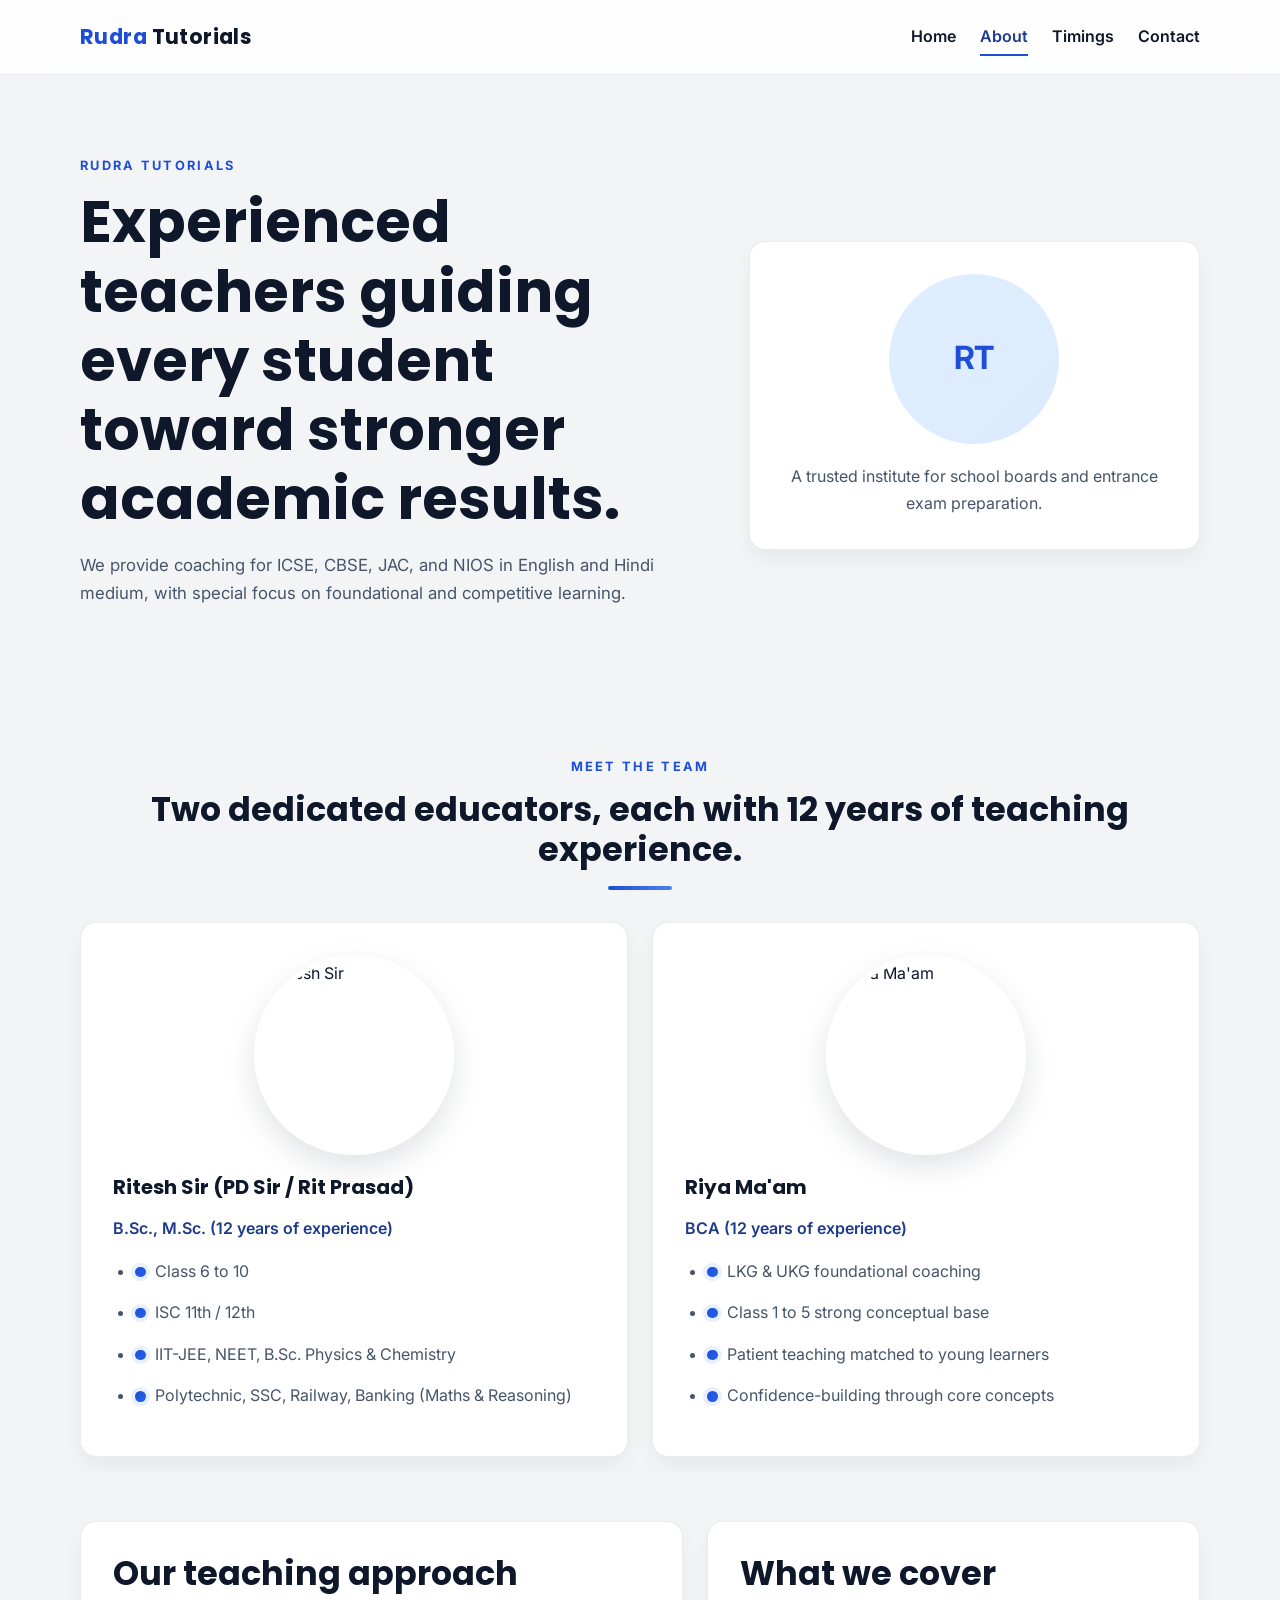
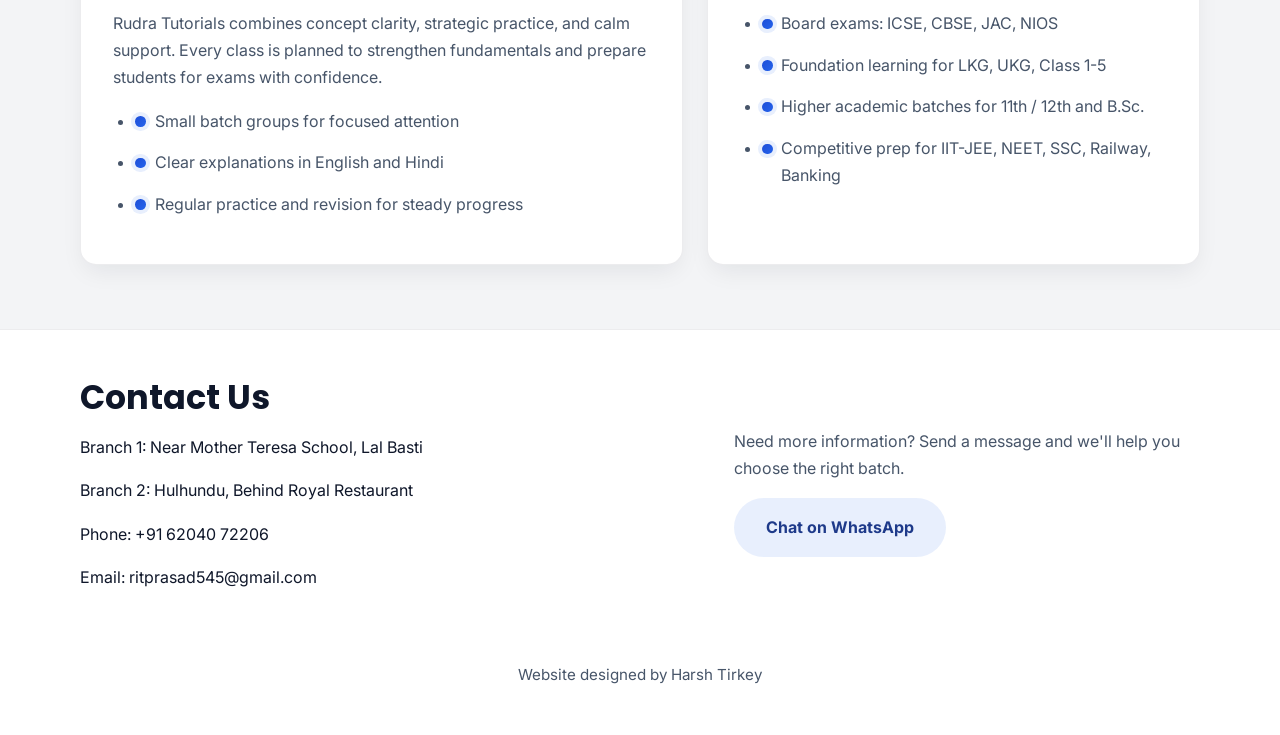
==== about.html @ 95c4f76c "Release of the website for the first time." ====
<!DOCTYPE html>
<html lang="en">
  <head>
    <meta charset="UTF-8" />
    <meta name="viewport" content="width=device-width, initial-scale=1.0" />
    <title>About | Rudra Tutorials</title>
    <link rel="preconnect" href="https://fonts.googleapis.com" />
    <link rel="preconnect" href="https://fonts.gstatic.com" crossorigin />
    <link href="https://fonts.googleapis.com/css2?family=Inter:wght@400;500;600;700&family=Poppins:wght@600;700&display=swap" rel="stylesheet" />
    <link rel="stylesheet" href="Style.css" />
  </head>
  <body>
    <header class="site-header">
      <div class="container header-inner">
        <a class="brand" href="index.html" aria-label="Rudra Tutorials home">
          <span class="brand-mark">Rudra</span> Tutorials
        </a>
        <nav class="site-nav" aria-label="Primary navigation">
          <a href="index.html">Home</a>
          <a href="about.html" class="active" aria-current="page">About</a>
          <a href="courses.html">Timings</a>
          <a href="contact.html">Contact</a>
        </nav>
      </div>
    </header>

    <main>
      <section class="page-hero">
        <div class="container hero-grid">
          <div>
            <p class="eyebrow">Rudra Tutorials</p>
            <h1>Experienced teachers guiding every student toward stronger academic results.</h1>
            <p class="hero-text">We provide coaching for ICSE, CBSE, JAC, and NIOS in English and Hindi medium, with special focus on foundational and competitive learning.</p>
          </div>
          <div class="profile-card">
            <div class="profile-photo" aria-label="Rudra Tutorials logo placeholder">RT</div>
            <p class="profile-caption">A trusted institute for school boards and entrance exam preparation.</p>
          </div>
        </div>
      </section>

      <section class="section">
        <div class="container">
          <div class="section-heading">
            <p class="eyebrow">Meet the Team</p>
            <h2>Two dedicated educators, each with 12 years of teaching experience.</h2>
          </div>
          <div class="profile-grid">
            <article class="profile-card">
              <img src="https://images.unsplash.com/photo-1573496359142-b8d87734a5a2?q=80&w=400&auto=format&fit=crop" alt="Ritesh Sir" class="teacher-img" />
              <h3>Ritesh Sir (PD Sir / Rit Prasad)</h3>
              <p class="profile-role">B.Sc., M.Sc. (12 years of experience)</p>
              <ul class="profile-list">
                <li>Class 6 to 10</li>
                <li>ISC 11th / 12th</li>
                <li>IIT-JEE, NEET, B.Sc. Physics & Chemistry</li>
                <li>Polytechnic, SSC, Railway, Banking (Maths & Reasoning)</li>
              </ul>
            </article>
            <article class="profile-card">
              <img src="https://images.unsplash.com/photo-1580489944761-15a19d654956?q=80&w=400&auto=format&fit=crop" alt="Riya Ma'am" class="teacher-img" />
              <h3>Riya Ma'am</h3>
              <p class="profile-role">BCA (12 years of experience)</p>
              <ul class="profile-list">
                <li>LKG & UKG foundational coaching</li>
                <li>Class 1 to 5 strong conceptual base</li>
                <li>Patient teaching matched to young learners</li>
                <li>Confidence-building through core concepts</li>
              </ul>
            </article>
          </div>
        </div>
      </section>

      <section class="section alt-section">
        <div class="container about-grid">
          <div class="section-card">
            <h2>Our teaching approach</h2>
            <p>Rudra Tutorials combines concept clarity, strategic practice, and calm support. Every class is planned to strengthen fundamentals and prepare students for exams with confidence.</p>
            <ul class="check-list">
              <li>Small batch groups for focused attention</li>
              <li>Clear explanations in English and Hindi</li>
              <li>Regular practice and revision for steady progress</li>
            </ul>
          </div>
          <div class="section-card">
            <h2>What we cover</h2>
            <ul class="check-list">
              <li>Board exams: ICSE, CBSE, JAC, NIOS</li>
              <li>Foundation learning for LKG, UKG, Class 1-5</li>
              <li>Higher academic batches for 11th / 12th and B.Sc.</li>
              <li>Competitive prep for IIT-JEE, NEET, SSC, Railway, Banking</li>
            </ul>
          </div>
        </div>
      </section>
    </main>

    <footer class="site-footer">
      <div class="container footer-grid">
        <div>
          <h2>Contact Us</h2>
          <p>Branch 1: Near Mother Teresa School, Lal Basti</p>
          <p>Branch 2: Hulhundu, Behind Royal Restaurant</p>
          <p>Phone: +91 62040 72206</p>
          <p>Email: ritprasad545@gmail.com</p>
        </div>
        <div class="footer-action">
          <p>Need more information? Send a message and we'll help you choose the right batch.</p>
          <a href="https://wa.me/916204072206?text=Hi%20I%20would%20like%20to%20book%20a%20free%20trial%20class" class="button secondary">Chat on WhatsApp</a>
        </div>
      </div>
      <div class="container footer-credit">
        <p>Website designed by Harsh Tirkey</p>
      </div>
    </footer>
  </body>
</html>
---- Style.css ----
:root {
  --bg: #f3f4f6;
  --surface: #ffffff;
  --surface-alt: #e2e8f0;
  --text: #0f172a;
  --muted: #475569;
  --accent: #1d4ed8;
  --accent-dark: #1e3a8a;
  --border: rgba(15, 23, 42, 0.08);
  --shadow: 0 10px 25px -5px rgba(15, 23, 42, 0.08);
  --radius: 16px;
}

* {
  box-sizing: border-box;
}

html {
  scroll-behavior: smooth;
}

body {
  margin: 0;
  min-height: 100%;
  font-family: "Inter", system-ui, -apple-system, BlinkMacSystemFont, "Segoe UI", sans-serif;
  background: var(--bg);
  color: var(--text);
  line-height: 1.7;
}

img,
svg {
  max-width: 100%;
  display: block;
}

a {
  color: inherit;
}

button,
a {
  font: inherit;
}

.container {
  width: min(1120px, calc(100% - 2rem));
  margin: 0 auto;
}

.site-header {
  position: sticky;
  top: 0;
  z-index: 100;
  background: rgba(255, 255, 255, 0.86);
  backdrop-filter: blur(18px);
  border-bottom: 1px solid rgba(15, 23, 42, 0.08);
}

.header-inner {
  display: flex;
  align-items: center;
  justify-content: space-between;
  gap: 1rem;
  padding: 1.2rem 0;
}

.brand {
  font-family: "Poppins", sans-serif;
  font-weight: 700;
  font-size: 1.3rem;
  letter-spacing: 0.02em;
  text-decoration: none;
}

.brand-mark {
  color: var(--accent);
}

.site-nav {
  display: flex;
  flex-wrap: wrap;
  gap: 1.5rem;
  align-items: center;
}

.site-nav a {
  color: var(--text);
  text-decoration: none;
  font-weight: 600;
  position: relative;
  transition: color 0.25s ease;
}

.site-nav a::after {
  content: "";
  position: absolute;
  left: 0;
  bottom: -6px;
  width: 0;
  height: 2px;
  background: var(--accent);
  transition: width 0.3s ease;
}

.site-nav a:hover,
.site-nav a.active {
  color: var(--accent-dark);
}

.site-nav a:hover::after,
.site-nav a.active::after {
  width: 100%;
}

.hero-section,
.page-hero {
  padding: 5rem 0 3.5rem;
}

.compact-hero {
  padding: 3.5rem 0 2.5rem;
}

.hero-grid {
  display: grid;
  grid-template-columns: 1.2fr 0.85fr;
  gap: 2rem;
  align-items: center;
}

.hero-section {
  background: linear-gradient(180deg, rgba(29, 78, 216, 0.08) 0%, rgba(243, 244, 246, 0) 100%);
}

.hero-card {
  display: flex;
  justify-content: flex-end;
}

.hero-card-item {
  background: var(--surface);
  border: 1px solid var(--border);
  border-radius: var(--radius);
  box-shadow: var(--shadow);
  padding: 2.2rem;
}

.eyebrow {
  margin: 0 0 0.75rem;
  color: var(--accent);
  font-weight: 700;
  text-transform: uppercase;
  letter-spacing: 0.18em;
  font-size: 0.8rem;
}

h1,
h2,
h3 {
  font-family: "Poppins", sans-serif;
  line-height: 1.2;
  margin: 0 0 1rem;
}

h1 {
  font-size: clamp(2.5rem, 4.5vw, 3.8rem);
  color: var(--text);
}

h2 {
  font-size: clamp(2rem, 2.6vw, 2.6rem);
  color: var(--text);
}

h3 {
  font-size: 1.25rem;
  color: var(--text);
}

.section-heading {
  text-align: center;
  margin-bottom: 2rem;
  position: relative;
}

.section-heading::after {
  content: "";
  width: 4rem;
  height: 4px;
  background: linear-gradient(90deg, rgba(29, 78, 216, 1), rgba(37, 99, 235, 0.8));
  border-radius: 999px;
  display: block;
  margin: 0.8rem auto 0;
}

.hero-text,
.section-card p,
.feature-card p,
.profile-list,
.contact-details p,
.whatsapp-panel p,
.footer-action p,
.note-card p {
  color: var(--muted);
}

.hero-text {
  max-width: 50rem;
  margin-bottom: 1.75rem;
  font-size: 1.05rem;
}

.button {
  display: inline-flex;
  align-items: center;
  justify-content: center;
  padding: 1rem 2rem;
  border-radius: 999px;
  text-decoration: none;
  font-weight: 700;
  transition: transform 0.25s ease, box-shadow 0.25s ease, background 0.25s ease;
}

.button:hover {
  transform: translateY(-3px);
}

.primary {
  background: linear-gradient(135deg, #1d4ed8, #2563eb);
  color: white;
  box-shadow: 0 18px 35px rgba(29, 78, 216, 0.25);
}

.primary:hover {
  background: linear-gradient(135deg, #1e40af, #2563eb);
}

.secondary {
  background: rgba(37, 99, 235, 0.1);
  color: var(--accent-dark);
}

.secondary:hover {
  background: rgba(37, 99, 235, 0.16);
}

.large-button {
  padding: 1.1rem 2.2rem;
}

.section {
  padding: 4rem 0;
}

.alt-section {
  padding-top: 0;
}

.info-strip {
  background: rgba(37, 99, 235, 0.06);
  border-radius: var(--radius);
  border: 1px solid rgba(37, 99, 235, 0.14);
  padding: 1.5rem 1rem;
}

.info-grid {
  display: grid;
  gap: 1rem;
  grid-template-columns: repeat(3, minmax(0, 1fr));
  color: var(--text);
  font-weight: 600;
}

.feature-grid,
.profile-grid,
.segment-grid,
.about-grid,
.contact-grid {
  display: grid;
  gap: 1.5rem;
}

.feature-grid,
.segment-grid {
  grid-template-columns: repeat(3, minmax(0, 1fr));
}

.profile-grid {
  grid-template-columns: repeat(2, minmax(0, 1fr));
}

.about-grid,
.contact-grid {
  grid-template-columns: 1.1fr 0.9fr;
}

.profile-card,
.section-card,
.feature-card,
.whatsapp-panel,
.segment-card,
.note-card,
.hero-card-item {
  background: var(--surface);
  border-radius: var(--radius);
  border: 1px solid var(--border);
  box-shadow: var(--shadow);
  padding: 2rem;
  transition: transform 0.3s ease, box-shadow 0.3s ease;
}

.profile-card:hover,
.feature-card:hover,
.segment-card:hover,
.section-card:hover,
.whatsapp-panel:hover,
.note-card:hover,
.hero-card-item:hover {
  transform: translateY(-5px);
  box-shadow: 0 18px 40px rgba(15, 23, 42, 0.12);
}

.profile-card h3,
.segment-card h3,
.feature-card h3 {
  margin-top: 0;
}

.profile-role {
  margin: 0 0 1rem;
  color: var(--accent-dark);
  font-weight: 600;
}

.profile-list,
.check-list {
  margin: 0;
  padding-left: 1.4rem;
}

.profile-list li,
.check-list li {
  margin-bottom: 0.9rem;
  color: var(--muted);
  position: relative;
  padding-left: 1.2rem;
}

.profile-list li::before,
.check-list li::before {
  content: "";
  position: absolute;
  left: 0;
  top: 0.55rem;
  width: 0.65rem;
  height: 0.65rem;
  border-radius: 50%;
  background: linear-gradient(135deg, #1d4ed8, #2563eb);
  box-shadow: 0 0 0 4px rgba(37, 99, 235, 0.1);
}

.profile-photo {
  width: 170px;
  height: 170px;
  margin: 0 auto 1.2rem;
  border-radius: 50%;
  background: linear-gradient(135deg, #e0efff, #dbeafe);
  display: flex;
  align-items: center;
  justify-content: center;
  font-size: 2rem;
  font-weight: 700;
  color: var(--accent);
}

.teacher-img {
  width: 200px;
  height: 200px;
  display: block;
  margin: 0 auto 1.25rem;
  border-radius: 50%;
  object-fit: cover;
  border: 5px solid #ffffff;
  box-shadow: 0 12px 30px rgba(15, 23, 42, 0.12);
}

.hero-illustration {
  width: 100%;
  height: auto;
  border-radius: 24px;
  display: block;
  box-shadow: 0 22px 55px rgba(15, 23, 42, 0.14);
}

.profile-caption {
  margin: 0;
  text-align: center;
  color: var(--muted);
}

.hero-card-item h2 {
  margin-top: 0;
}

.segment-card p {
  margin: 0.5rem 0;
}

.contact-details p,
.footer-action p {
  margin: 0 0 1rem;
}

.courses-table-wrap {
  overflow-x: auto;
  border-radius: var(--radius);
}

.courses-table {
  width: 100%;
  border-collapse: collapse;
  min-width: 620px;
  background: var(--surface);
  border-radius: var(--radius);
  overflow: hidden;
  box-shadow: var(--shadow);
}

.courses-table th,
.courses-table td {
  padding: 1.4rem 1.6rem;
  text-align: left;
  border-bottom: 1px solid rgba(15, 23, 42, 0.06);
}

.courses-table thead th {
  background: rgba(37, 99, 235, 0.08);
  color: var(--text);
  font-weight: 700;
}

.courses-table tbody tr:hover {
  background: #f8fbff;
}

.courses-table tbody tr:last-child td {
  border-bottom: none;
}

.site-footer {
  background: var(--surface);
  padding: 3rem 0 2rem;
  border-top: 1px solid rgba(15, 23, 42, 0.08);
}

.footer-grid {
  display: grid;
  grid-template-columns: 1.2fr 0.9fr;
  gap: 2rem;
  align-items: center;
  padding-bottom: 1.5rem;
}

.footer-grid h2 {
  margin-top: 0;
  font-family: "Poppins", sans-serif;
}

.footer-action p {
  margin-bottom: 1rem;
}

.footer-credit {
  text-align: center;
  color: var(--muted);
  font-size: 0.95rem;
  padding-top: 1rem;
}

.note-card {
  grid-column: 1 / -1;
  background: rgba(37, 99, 235, 0.08);
  border-color: rgba(37, 99, 235, 0.16);
}

@media (max-width: 980px) {
  .hero-grid,
  .footer-grid,
  .about-grid,
  .contact-grid,
  .profile-grid,
  .feature-grid,
  .segment-grid,
  .info-grid {
    grid-template-columns: 1fr;
  }

  .hero-card {
    justify-content: flex-start;
  }
}

@media (max-width: 640px) {
  .header-inner {
    flex-direction: column;
    align-items: flex-start;
  }

  .site-nav {
    width: 100%;
    justify-content: space-between;
    gap: 1rem;
    padding-top: 0.5rem;
  }

  .hero-section,
  .page-hero,
  .compact-hero {
    padding-top: 3rem;
  }

  .hero-text {
    font-size: 1rem;
  }

  .button {
    width: 100%;
  }

  .contact-details p,
  .footer-action p,
  .segment-card p {
    margin-bottom: 0.75rem;
  }
}
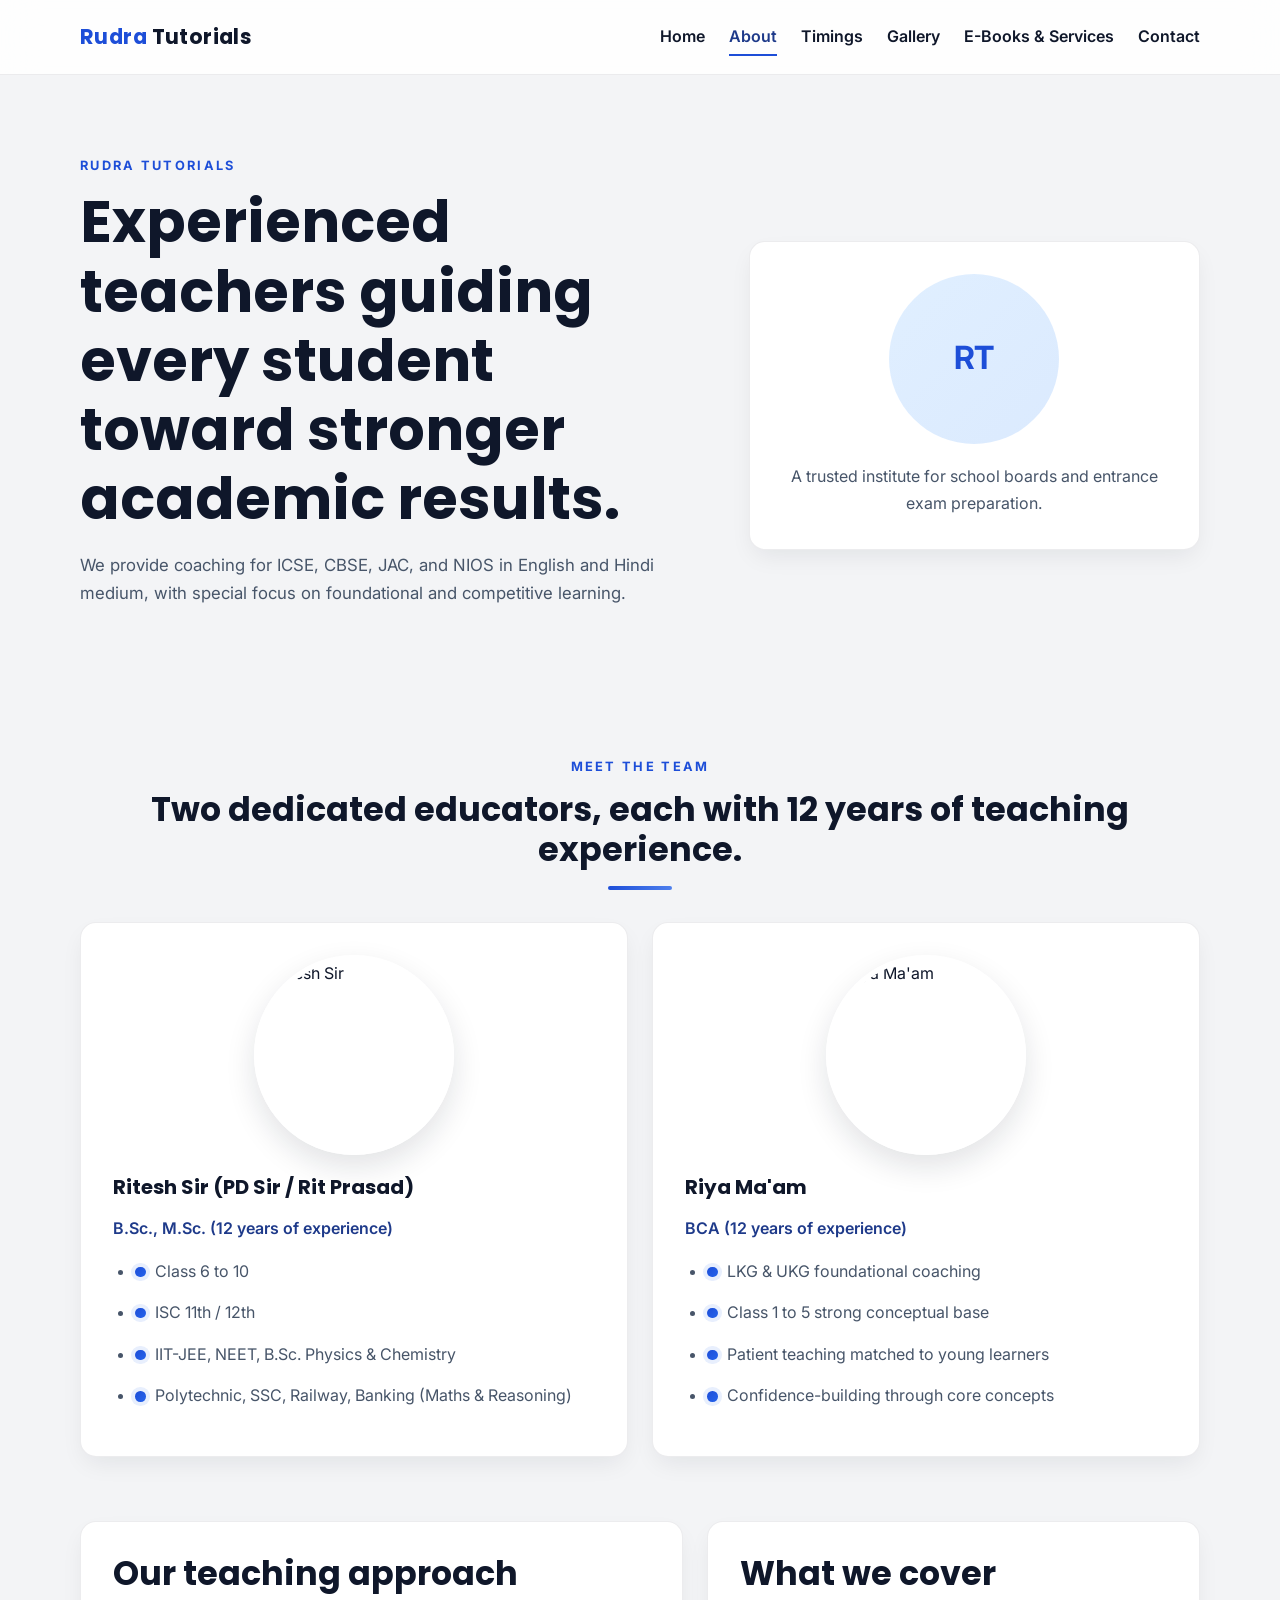
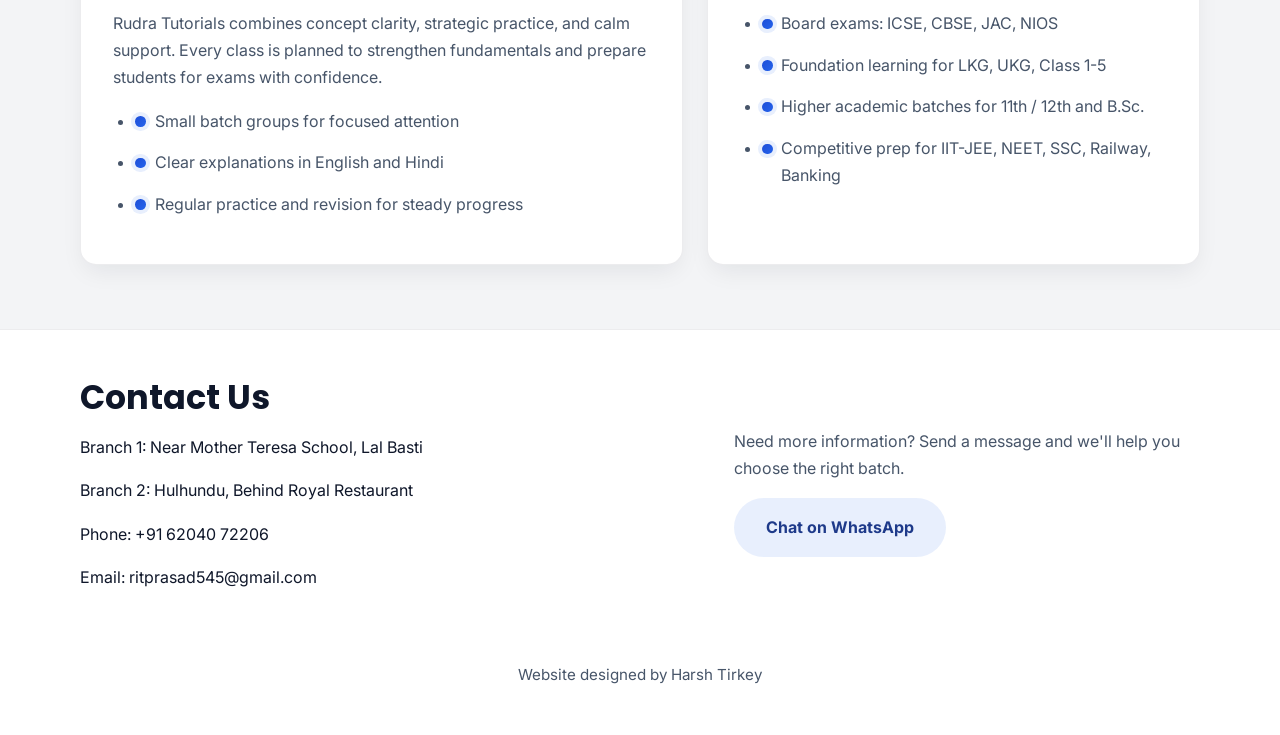
==== commit d0c375b9: "Added Gallery and Extra Services section" ====
--- a/about.html
+++ b/about.html
@@ -19,6 +19,8 @@
           <a href="index.html">Home</a>
           <a href="about.html" class="active" aria-current="page">About</a>
           <a href="courses.html">Timings</a>
+          <a href="gallery.html">Gallery</a>
+          <a href="services.html">E-Books & Services</a>
           <a href="contact.html">Contact</a>
         </nav>
       </div>
--- a/Style.css
+++ b/Style.css
@@ -484,6 +484,69 @@
   border-color: rgba(37, 99, 235, 0.16);
 }
 
+/* Testimonials / Reviews */
+.testimonials-section {
+  padding: 3.5rem 0 4rem;
+}
+.testimonial-grid {
+  display: grid;
+  grid-template-columns: repeat(3, minmax(0, 1fr));
+  gap: 1.5rem;
+  margin-top: 1.25rem;
+}
+.testimonial-card {
+  background: var(--surface);
+  border-radius: 16px;
+  padding: 1.8rem;
+  box-shadow: 0 10px 25px -5px rgba(15,23,42,0.05);
+  border: 1px solid rgba(15,23,42,0.04);
+  position: relative;
+  transition: transform 0.3s ease, box-shadow 0.3s ease;
+}
+.testimonial-card:hover {
+  transform: translateY(-5px);
+  box-shadow: 0 18px 40px rgba(15,23,42,0.08);
+}
+.testimonial-card .quote-mark {
+  font-size: 3.2rem;
+  color: var(--accent);
+  line-height: 0.8;
+  margin-bottom: 0.6rem;
+}
+.testimonial-card .quote {
+  color: var(--text);
+  margin: 0 0 1rem 0;
+  font-size: 1.02rem;
+  line-height: 1.6;
+}
+.testimonial-card .author {
+  margin: 0;
+  color: var(--muted);
+  font-weight: 700;
+}
+
+/* Gallery / Placeholder */
+.blur-card.placeholder {
+  border-radius: 16px;
+  padding: 1.6rem;
+  background: linear-gradient(180deg, rgba(243,244,246,0.8), rgba(255,255,255,0.6));
+  border: 1px solid rgba(15,23,42,0.04);
+  box-shadow: 0 10px 30px rgba(15,23,42,0.06);
+  text-align: center;
+}
+.blur-card .placeholder-img {
+  height: 160px;
+  border-radius: 12px;
+  background: linear-gradient(135deg, rgba(226,232,240,1), rgba(226,232,240,0.6));
+  margin-bottom: 1rem;
+}
+
+@media (max-width: 980px) {
+  .testimonial-grid {
+    grid-template-columns: 1fr;
+  }
+}
+
 @media (max-width: 980px) {
   .hero-grid,
   .footer-grid,
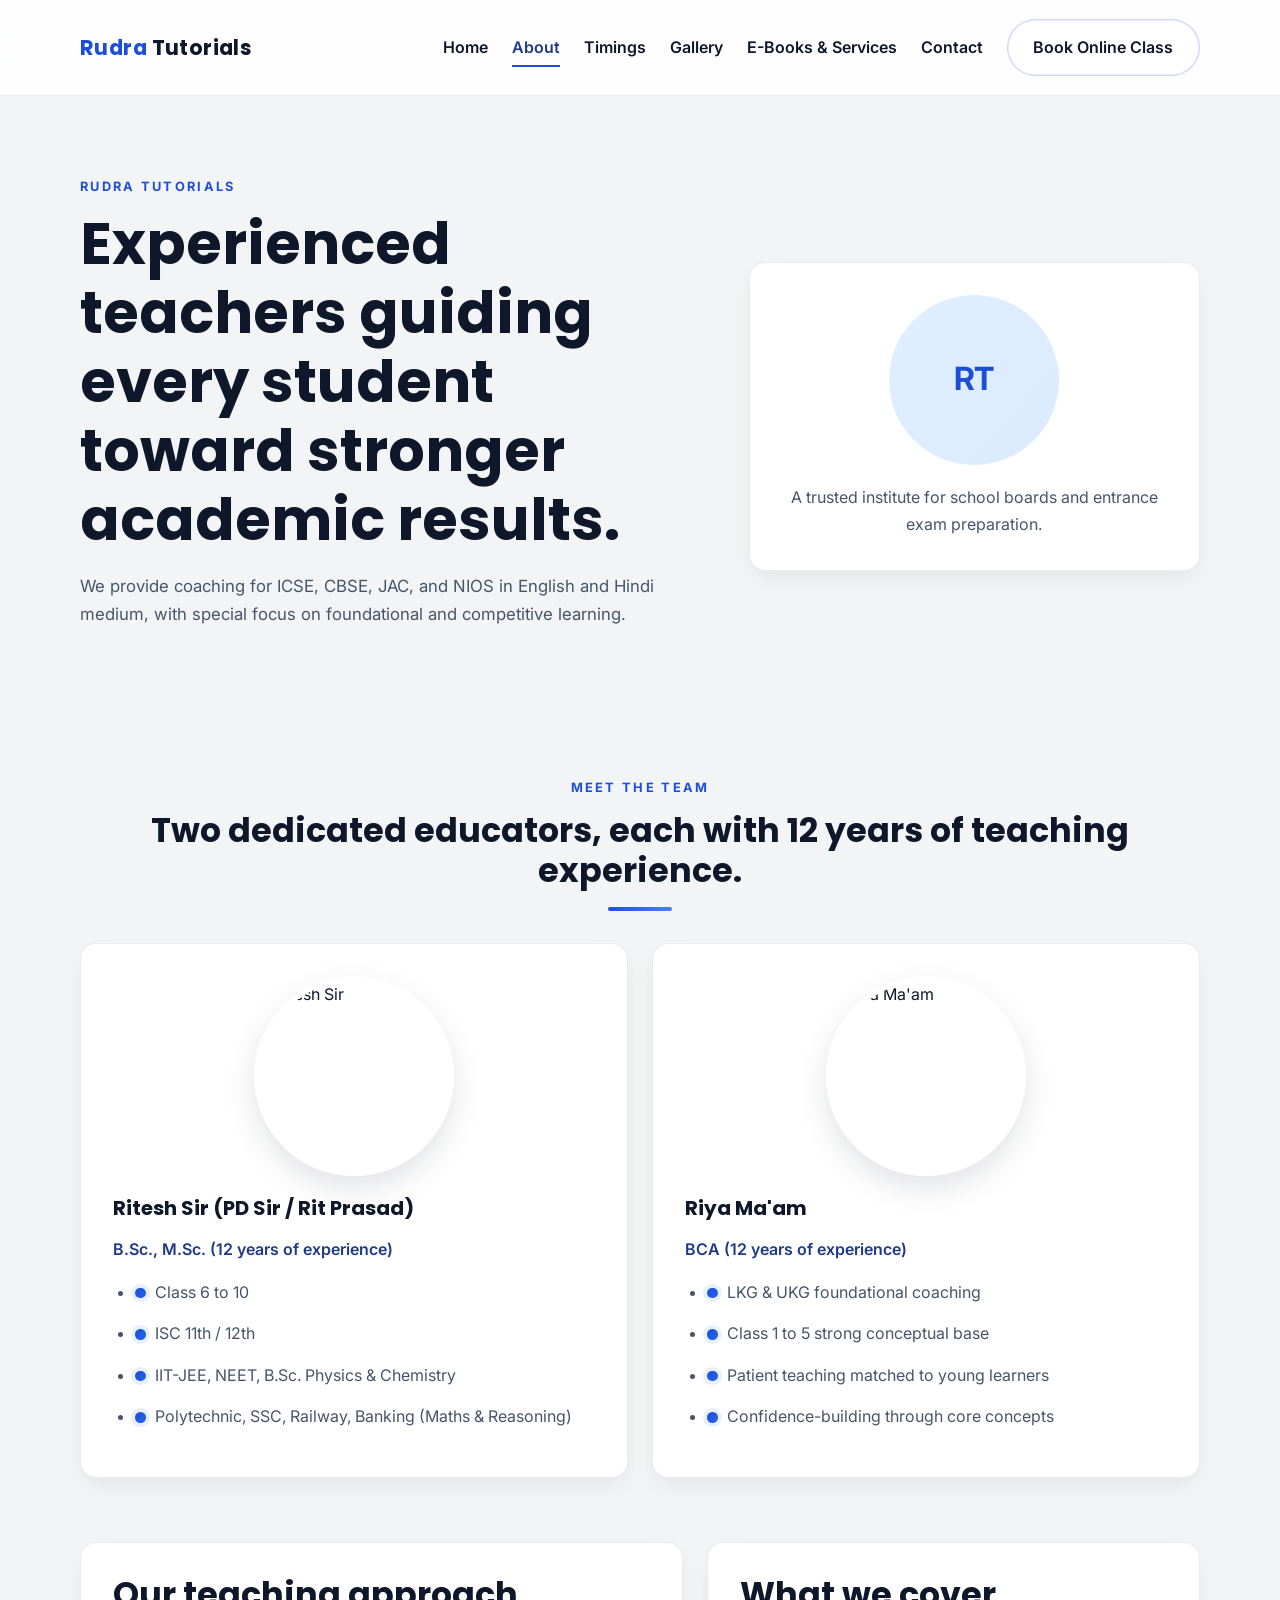
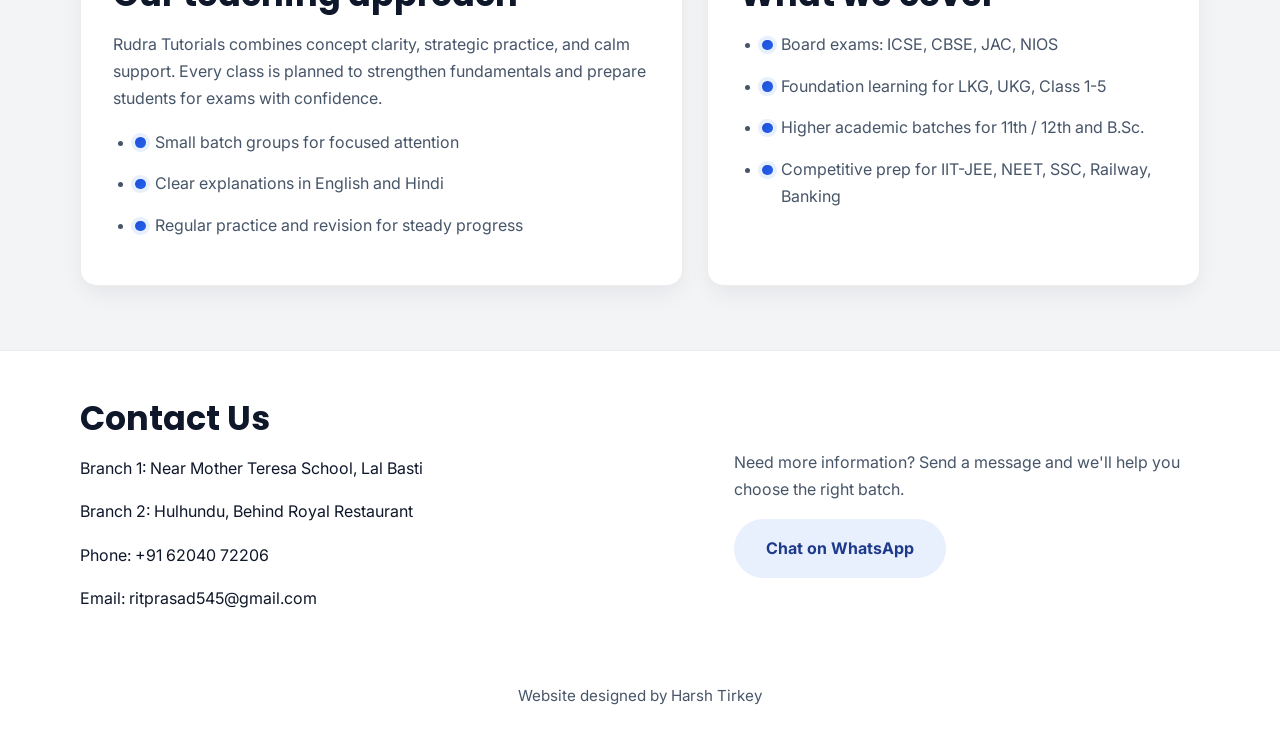
==== commit 254f18d2: "Online Classes" ====
--- a/about.html
+++ b/about.html
@@ -22,6 +22,7 @@
           <a href="gallery.html">Gallery</a>
           <a href="services.html">E-Books & Services</a>
           <a href="contact.html">Contact</a>
+          <a href="contact.html" class="nav-cta">Book Online Class</a>
         </nav>
       </div>
     </header>
--- a/Style.css
+++ b/Style.css
@@ -113,6 +113,21 @@
   width: 100%;
 }
 
+.nav-cta {
+  padding: 0.85rem 1.6rem;
+  border-radius: 999px;
+  border: 1px solid rgba(29, 78, 216, 0.24);
+  background: rgba(255, 255, 255, 0.92);
+  color: var(--accent-dark);
+  box-shadow: inset 0 0 0 1px rgba(29, 78, 216, 0.08);
+  transition: transform 0.25s ease, box-shadow 0.25s ease, background 0.25s ease;
+}
+
+.nav-cta:hover {
+  transform: translateY(-3px);
+  background: rgba(29, 78, 216, 0.1);
+}
+
 .hero-section,
 .page-hero {
   padding: 5rem 0 3.5rem;
@@ -209,6 +224,33 @@
   max-width: 50rem;
   margin-bottom: 1.75rem;
   font-size: 1.05rem;
+}
+
+.hero-actions {
+  display: flex;
+  flex-wrap: wrap;
+  gap: 1rem;
+  margin-top: 1.5rem;
+}
+
+.online-banner {
+  display: grid;
+  gap: 1rem;
+  padding: 1.6rem 1.8rem;
+  background: rgba(37, 99, 235, 0.08);
+  border: 1px solid rgba(37, 99, 235, 0.16);
+  border-radius: 18px;
+  margin-bottom: 2rem;
+}
+
+.online-banner p {
+  margin: 0;
+  color: var(--text);
+  font-weight: 600;
+}
+
+.online-banner .button {
+  justify-self: start;
 }
 
 .button {
@@ -591,6 +633,16 @@
     width: 100%;
   }
 
+  .hero-actions {
+    flex-direction: column;
+  }
+
+  .nav-cta {
+    width: 100%;
+    justify-content: center;
+    text-align: center;
+  }
+
   .contact-details p,
   .footer-action p,
   .segment-card p {
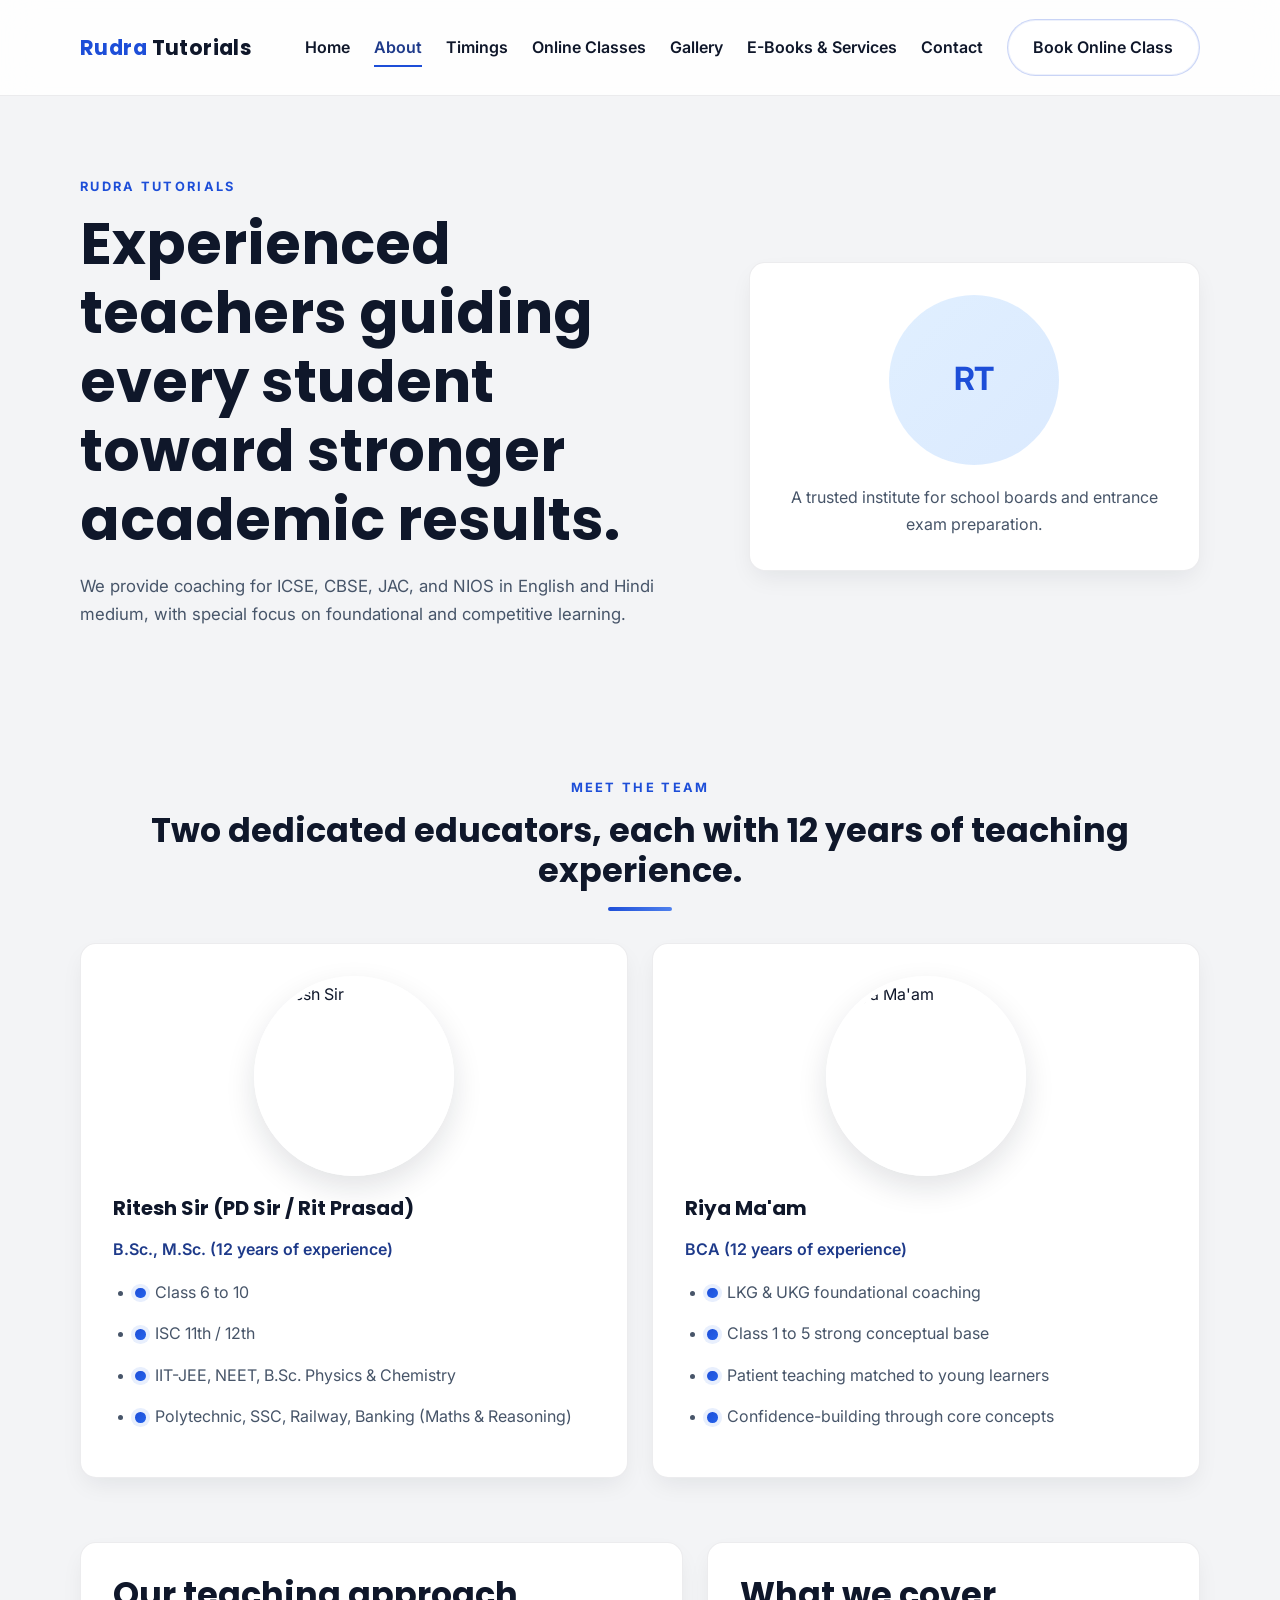
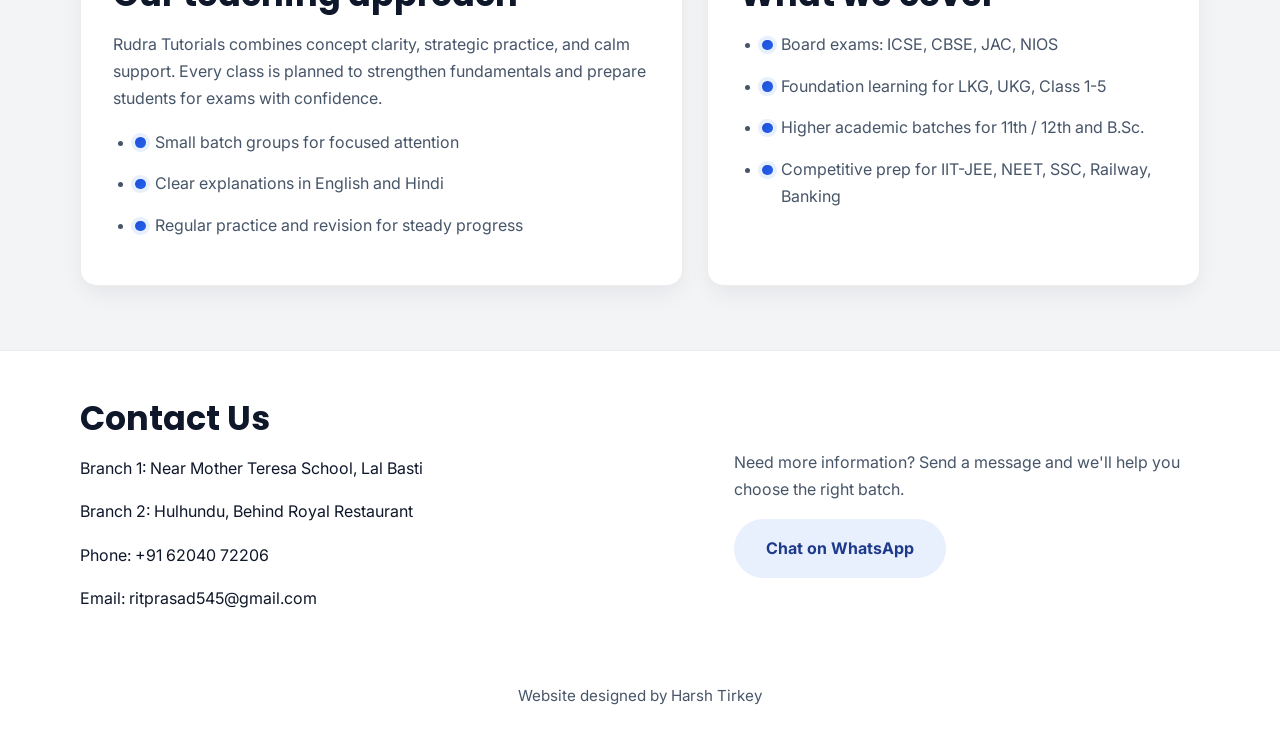
==== commit 1e3c05ee: "Online Classes" ====
--- a/about.html
+++ b/about.html
@@ -19,6 +19,7 @@
           <a href="index.html">Home</a>
           <a href="about.html" class="active" aria-current="page">About</a>
           <a href="courses.html">Timings</a>
+          <a href="online-classes.html">Online Classes</a>
           <a href="gallery.html">Gallery</a>
           <a href="services.html">E-Books & Services</a>
           <a href="contact.html">Contact</a>
--- a/Style.css
+++ b/Style.css
@@ -133,6 +133,21 @@
   padding: 5rem 0 3.5rem;
 }
 
+.hero-dark {
+  background: linear-gradient(180deg, #0f172a 0%, #1d4ed8 100%);
+  color: #ffffff;
+}
+
+.hero-dark .eyebrow,
+.hero-dark h1,
+.hero-dark .hero-text {
+  color: #ffffff;
+}
+
+.hero-dark .hero-text {
+  max-width: 45rem;
+}
+
 .compact-hero {
   padding: 3.5rem 0 2.5rem;
 }
@@ -251,6 +266,44 @@
 
 .online-banner .button {
   justify-self: start;
+}
+
+.whatsapp-card {
+  background: rgba(29, 78, 216, 0.08);
+  border: 1px solid rgba(29, 78, 216, 0.16);
+  border-radius: 16px;
+  padding: 2rem;
+  margin-top: 2rem;
+  box-shadow: 0 16px 40px rgba(15, 23, 42, 0.08);
+}
+
+.whatsapp-card h2 {
+  margin-top: 0;
+  color: var(--text);
+}
+
+.whatsapp-card p {
+  margin: 0 0 1.25rem;
+  color: var(--muted);
+}
+
+.btn-online-whatsapp {
+  display: inline-flex;
+  align-items: center;
+  justify-content: center;
+  padding: 1rem 2rem;
+  border-radius: 999px;
+  background: linear-gradient(135deg, #1d4ed8, #2563eb);
+  color: #ffffff;
+  text-decoration: none;
+  font-weight: 700;
+  transition: transform 0.25s ease, box-shadow 0.25s ease, opacity 0.25s ease;
+}
+
+.btn-online-whatsapp:hover {
+  transform: translateY(-3px);
+  box-shadow: 0 18px 35px rgba(29, 78, 216, 0.25);
+  opacity: 0.98;
 }
 
 .button {
@@ -643,6 +696,10 @@
     text-align: center;
   }
 
+  .btn-online-whatsapp {
+    width: 100%;
+  }
+
   .contact-details p,
   .footer-action p,
   .segment-card p {
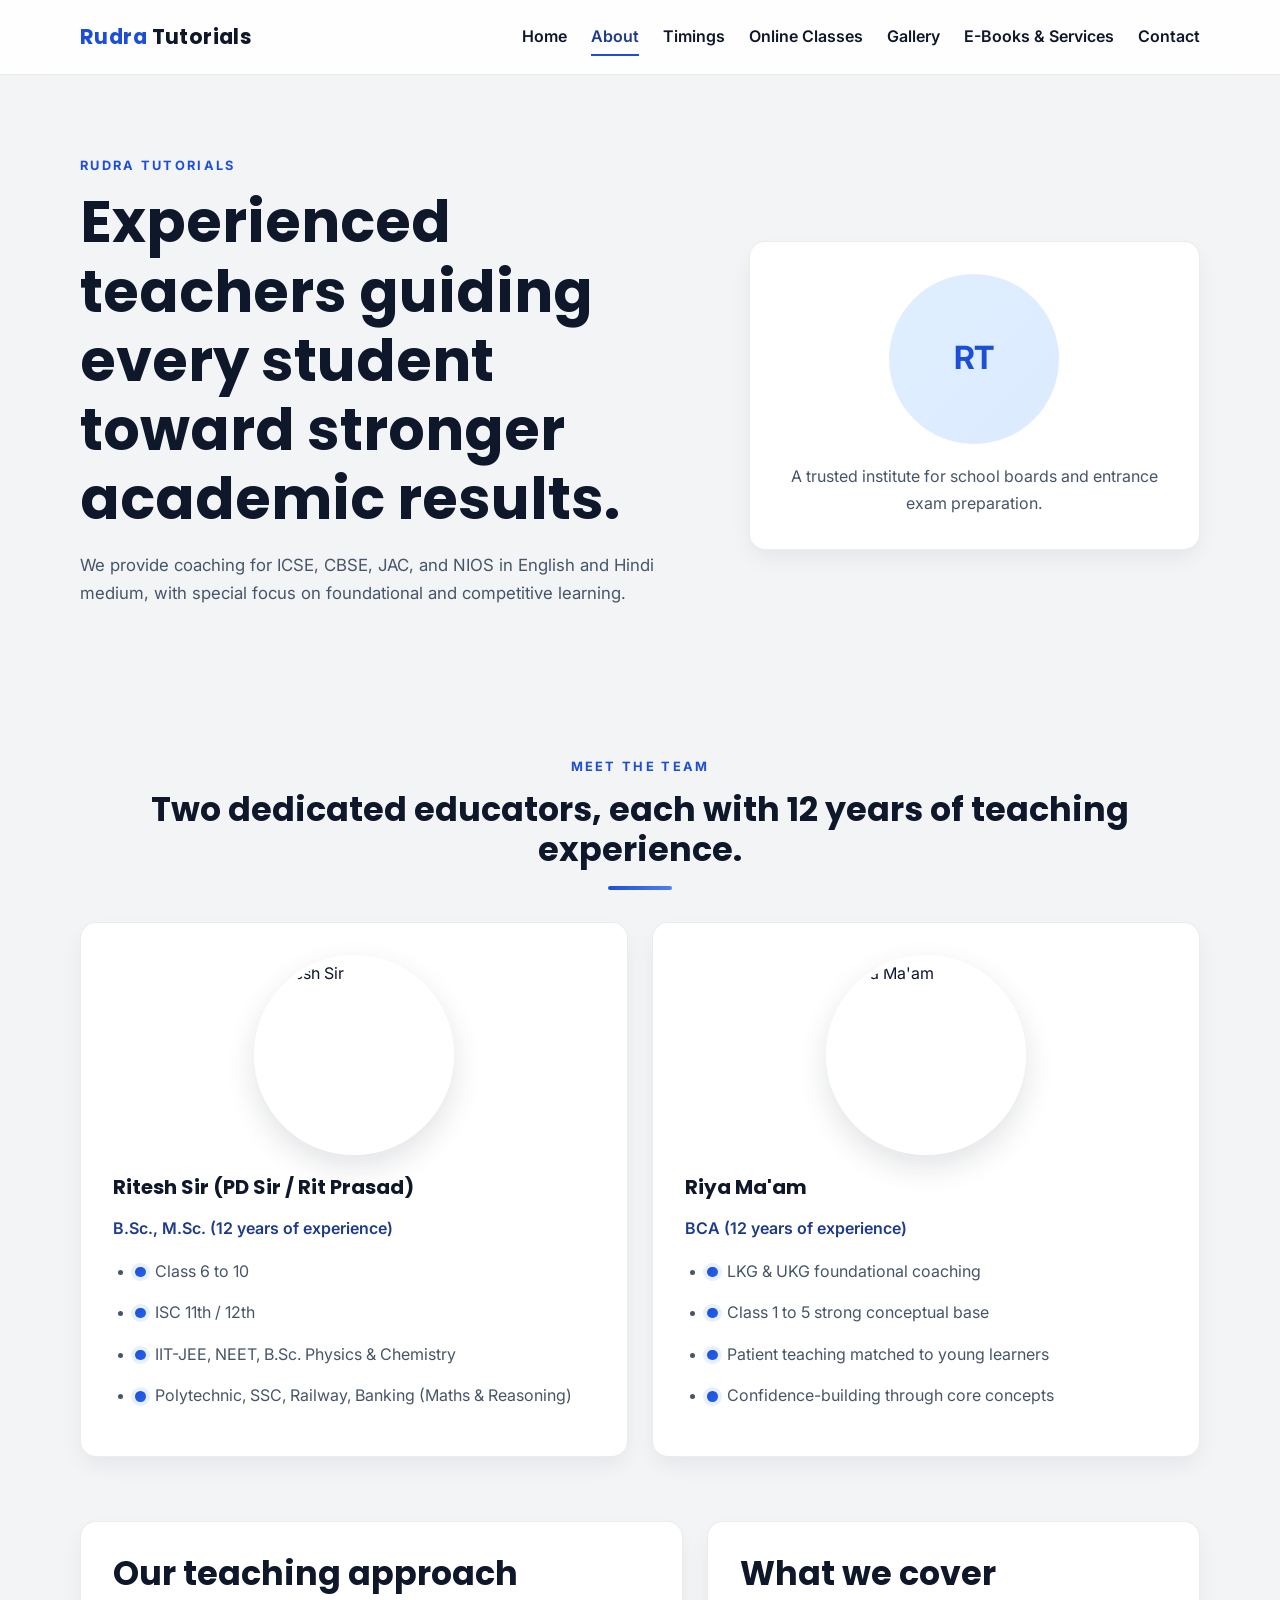
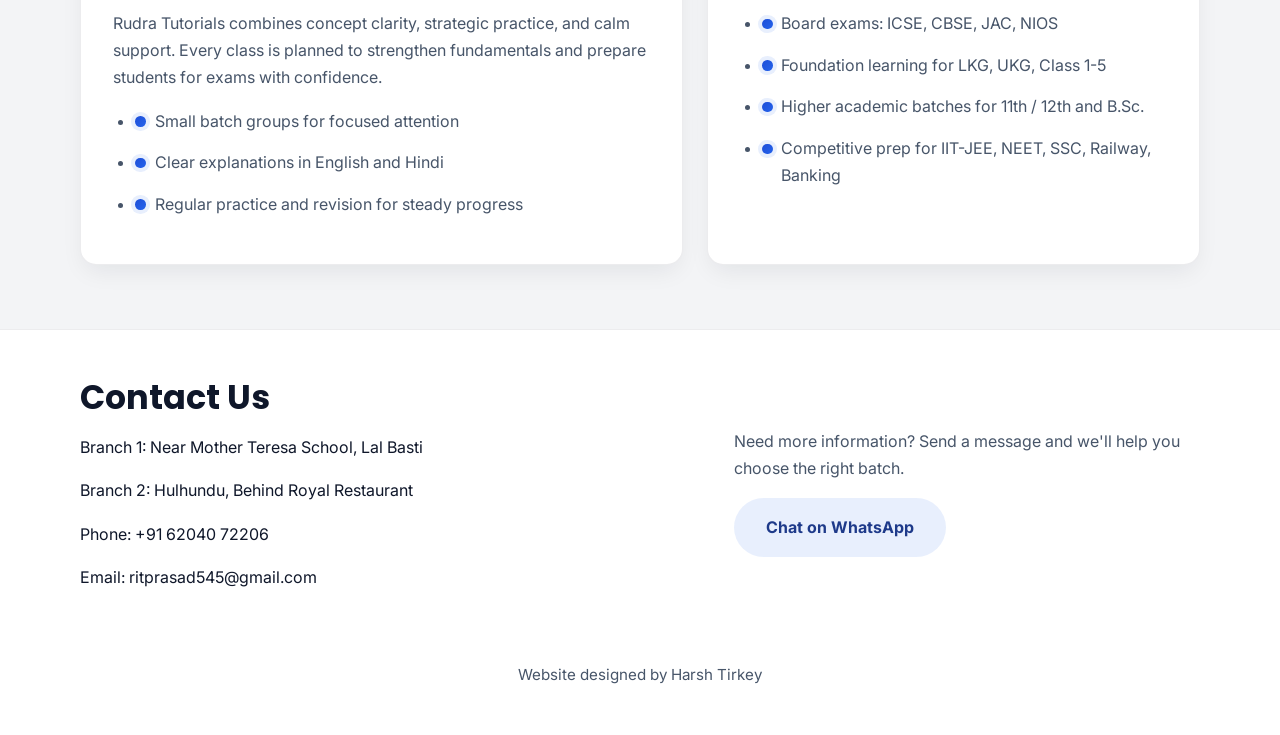
==== commit b7750c0a: "Removed extra nav button and updated online classes to regular enrollment" ====
--- a/about.html
+++ b/about.html
@@ -23,7 +23,6 @@
           <a href="gallery.html">Gallery</a>
           <a href="services.html">E-Books & Services</a>
           <a href="contact.html">Contact</a>
-          <a href="contact.html" class="nav-cta">Book Online Class</a>
         </nav>
       </div>
     </header>
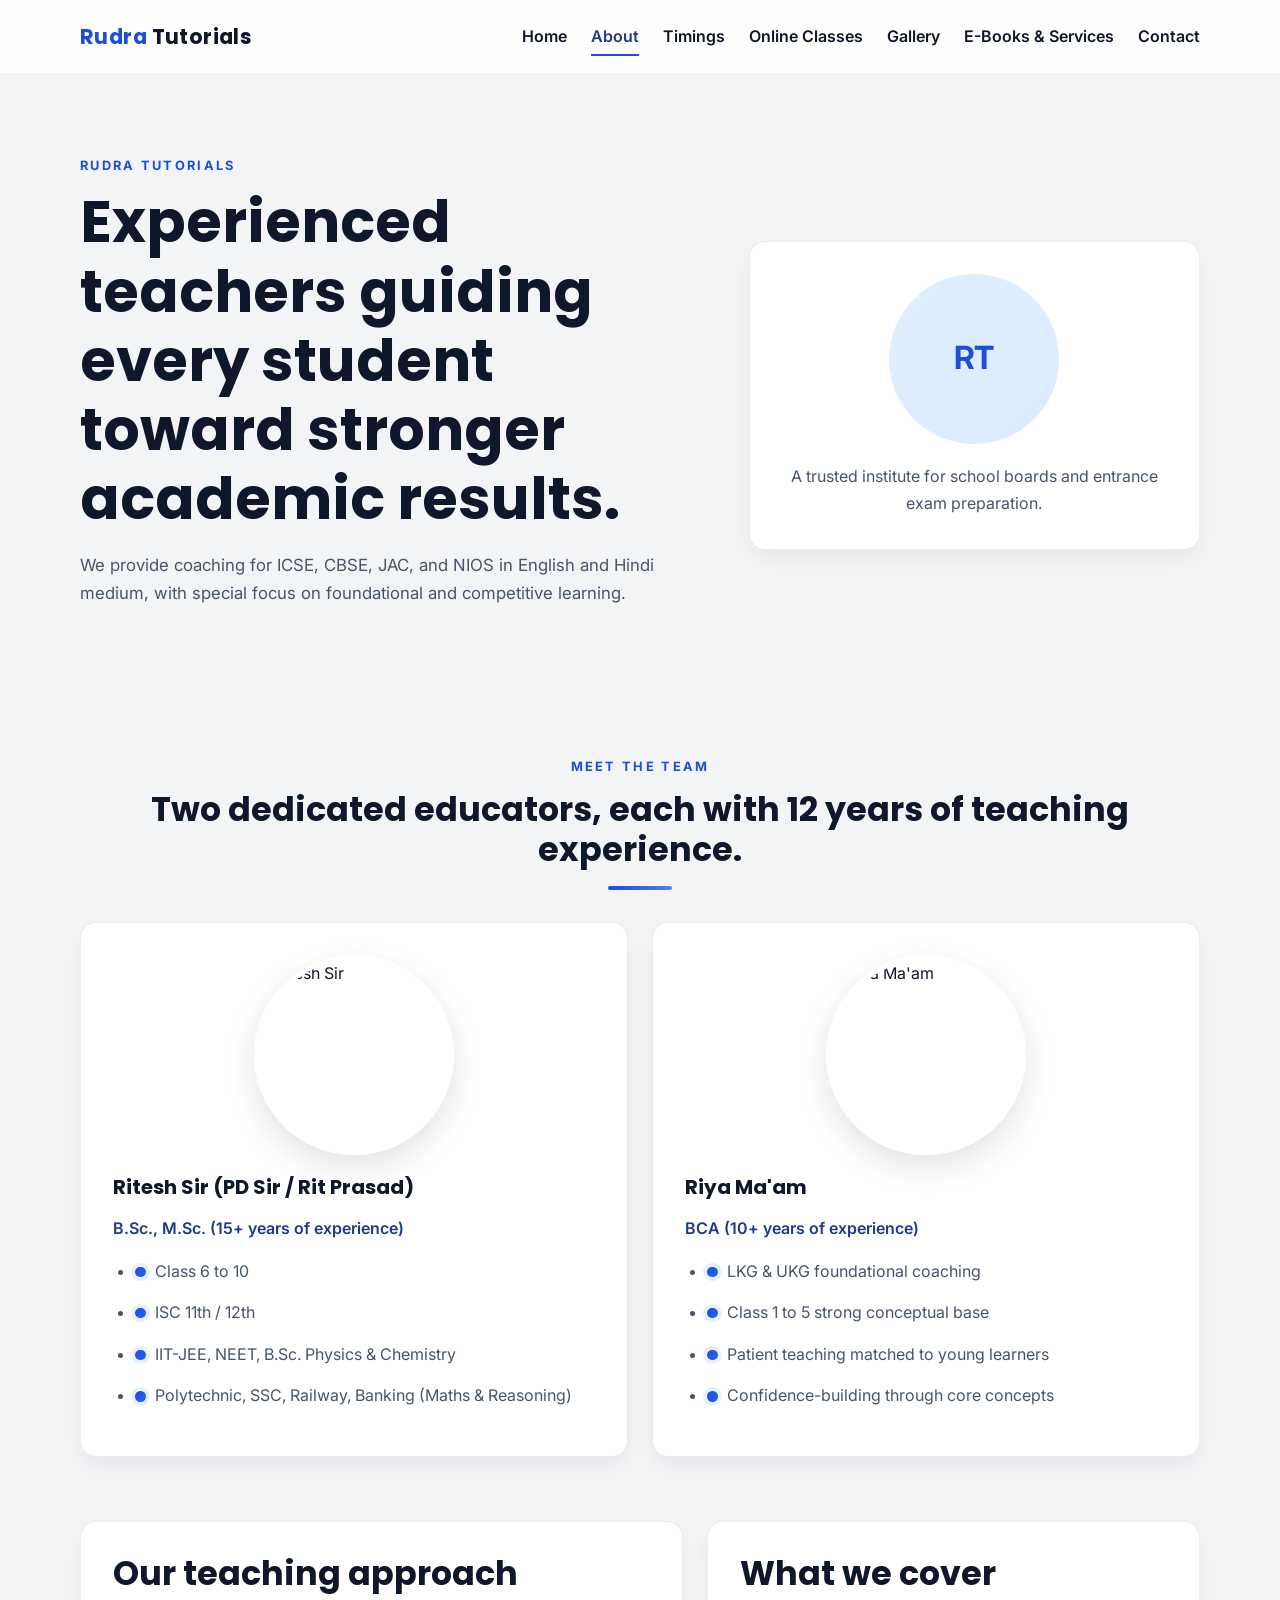
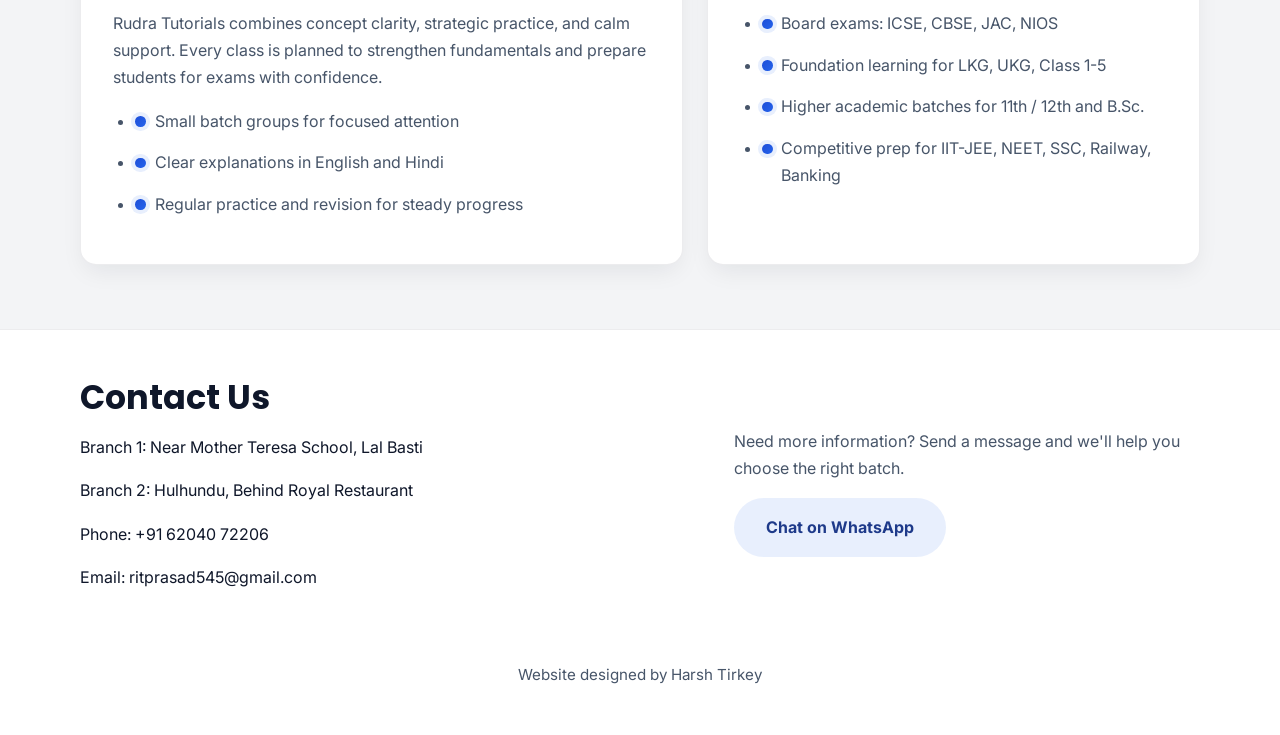
==== commit d489fb6a: "Paragraph" ====
--- a/about.html
+++ b/about.html
@@ -52,7 +52,7 @@
             <article class="profile-card">
               <img src="https://images.unsplash.com/photo-1573496359142-b8d87734a5a2?q=80&w=400&auto=format&fit=crop" alt="Ritesh Sir" class="teacher-img" />
               <h3>Ritesh Sir (PD Sir / Rit Prasad)</h3>
-              <p class="profile-role">B.Sc., M.Sc. (12 years of experience)</p>
+              <p class="profile-role">B.Sc., M.Sc. (15+ years of experience)</p>
               <ul class="profile-list">
                 <li>Class 6 to 10</li>
                 <li>ISC 11th / 12th</li>
@@ -63,7 +63,7 @@
             <article class="profile-card">
               <img src="https://images.unsplash.com/photo-1580489944761-15a19d654956?q=80&w=400&auto=format&fit=crop" alt="Riya Ma'am" class="teacher-img" />
               <h3>Riya Ma'am</h3>
-              <p class="profile-role">BCA (12 years of experience)</p>
+              <p class="profile-role">BCA (10+ years of experience)</p>
               <ul class="profile-list">
                 <li>LKG & UKG foundational coaching</li>
                 <li>Class 1 to 5 strong conceptual base</li>
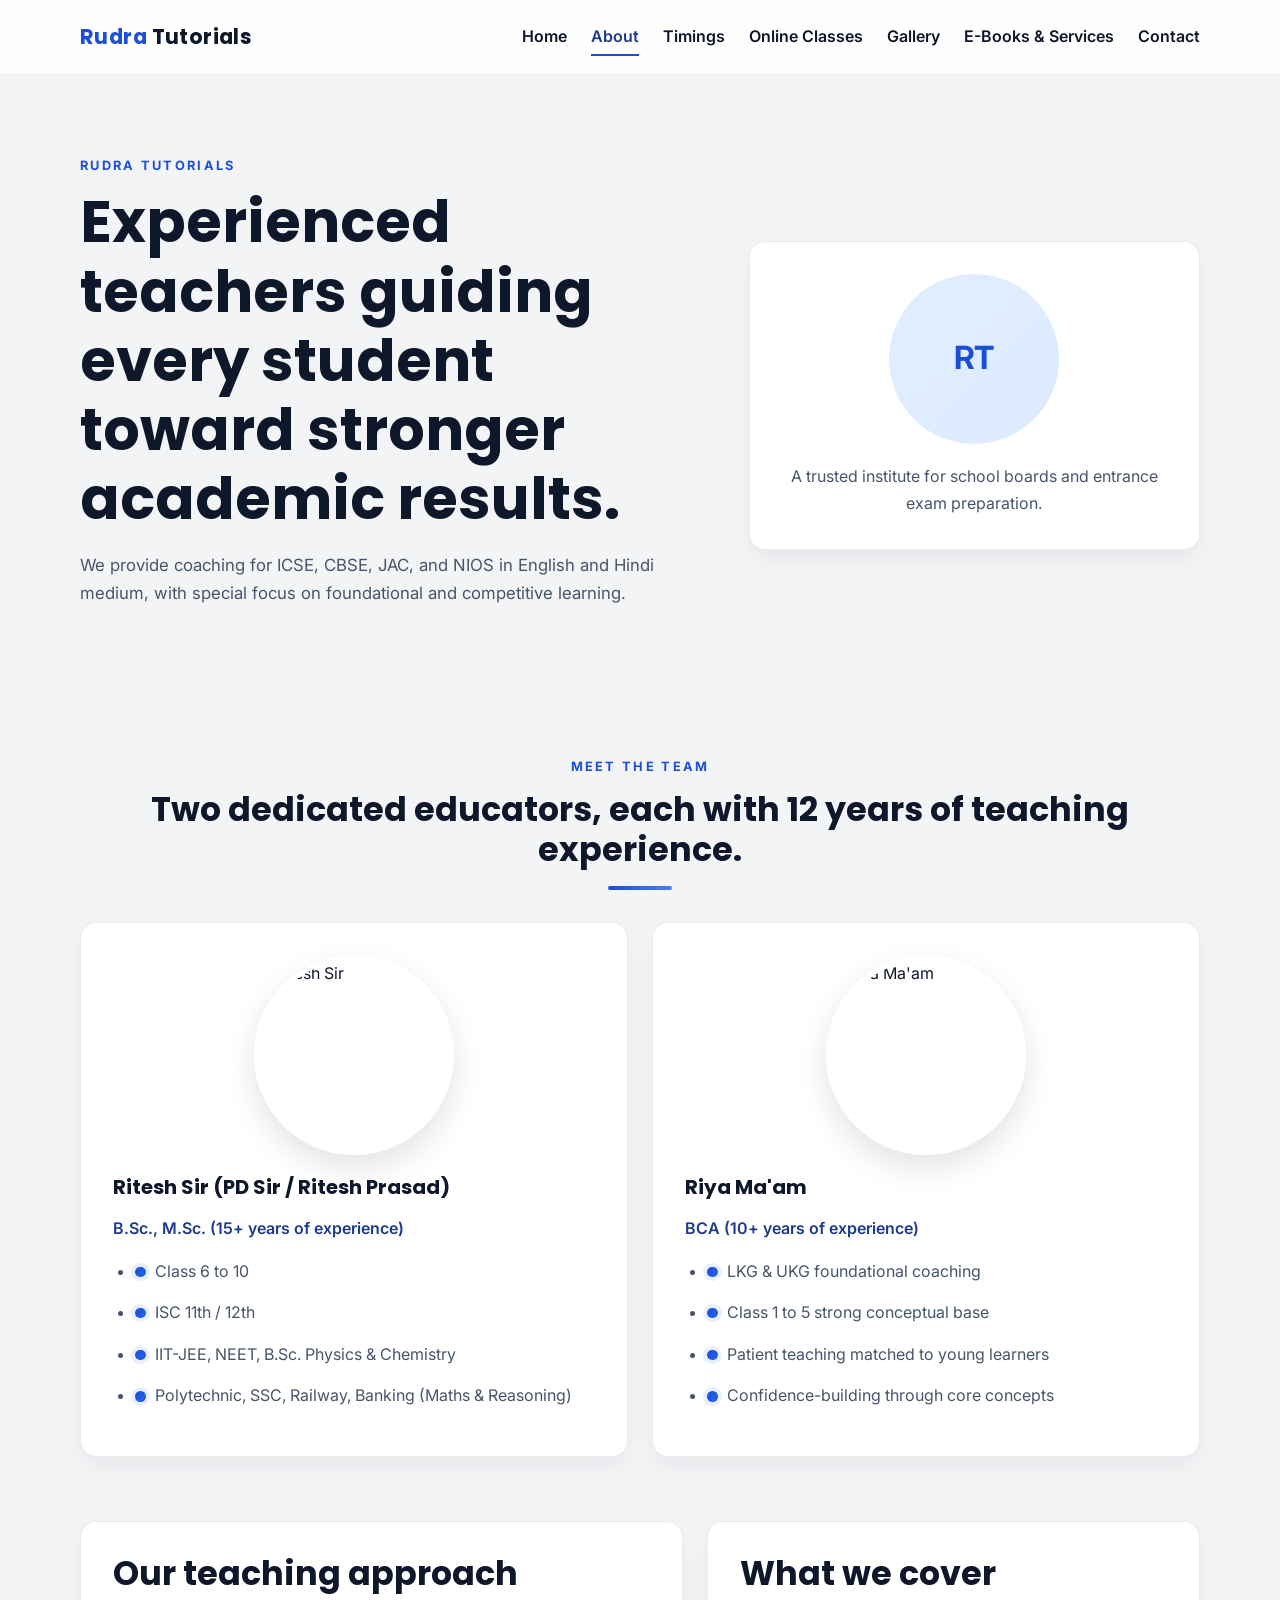
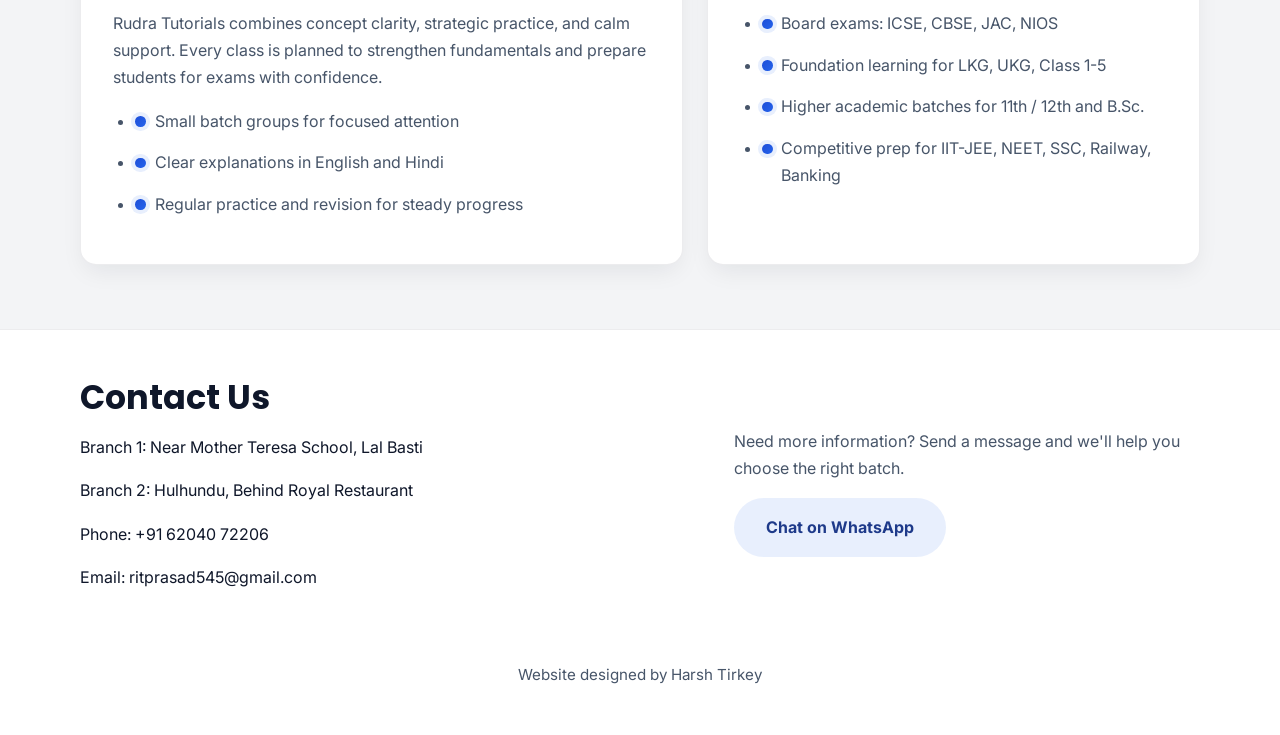
==== commit eef2b5f9: "Corrected the names" ====
--- a/about.html
+++ b/about.html
@@ -51,7 +51,7 @@
           <div class="profile-grid">
             <article class="profile-card">
               <img src="https://images.unsplash.com/photo-1573496359142-b8d87734a5a2?q=80&w=400&auto=format&fit=crop" alt="Ritesh Sir" class="teacher-img" />
-              <h3>Ritesh Sir (PD Sir / Rit Prasad)</h3>
+              <h3>Ritesh Sir (PD Sir / Ritesh Prasad)</h3>
               <p class="profile-role">B.Sc., M.Sc. (15+ years of experience)</p>
               <ul class="profile-list">
                 <li>Class 6 to 10</li>
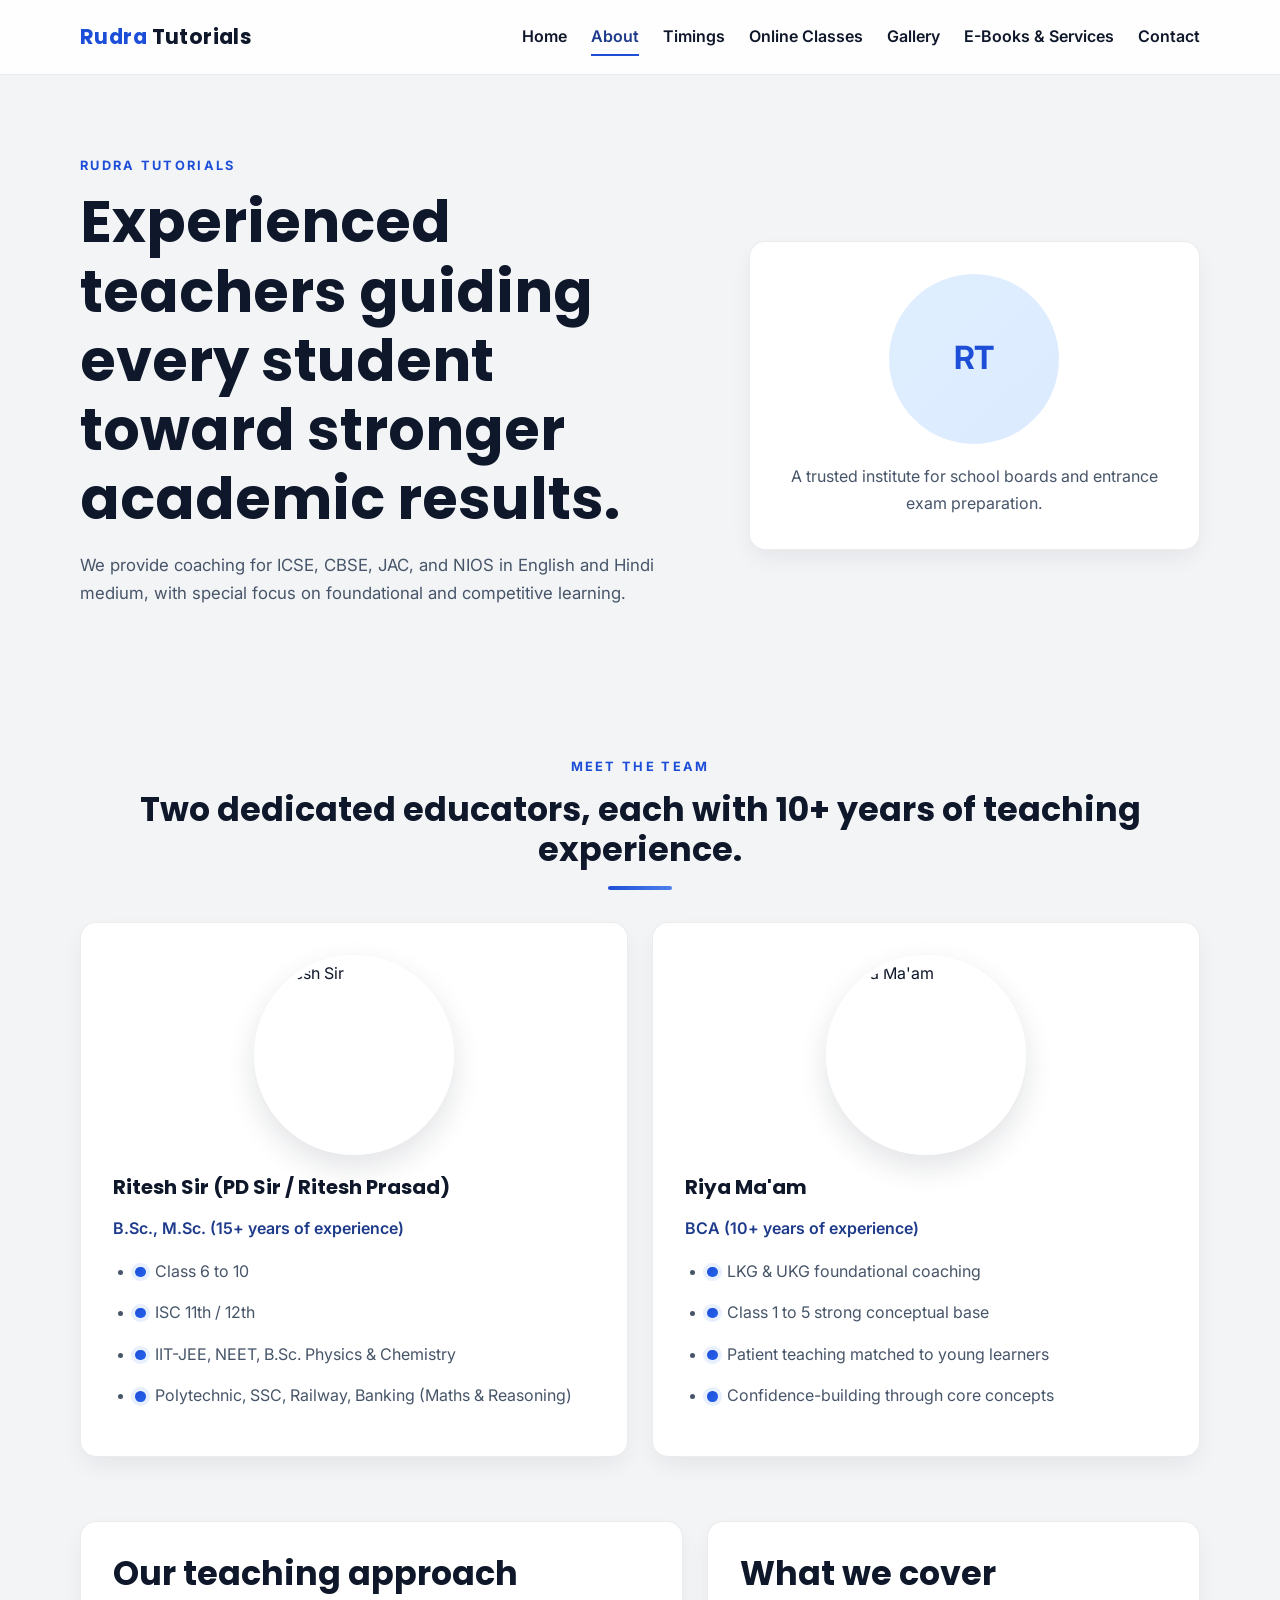
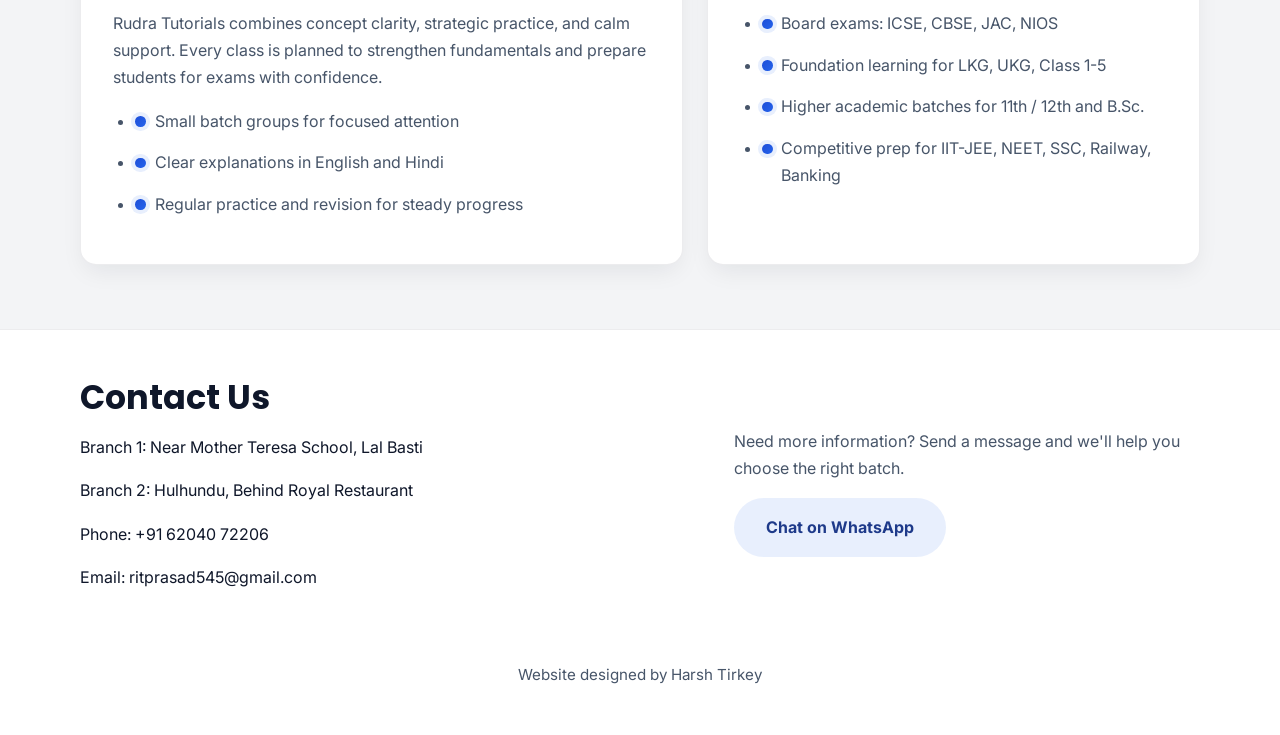
==== commit 55846b97: "Update about.html" ====
--- a/about.html
+++ b/about.html
@@ -46,7 +46,7 @@
         <div class="container">
           <div class="section-heading">
             <p class="eyebrow">Meet the Team</p>
-            <h2>Two dedicated educators, each with 12 years of teaching experience.</h2>
+            <h2>Two dedicated educators, each with 10+ years of teaching experience.</h2>
           </div>
           <div class="profile-grid">
             <article class="profile-card">
